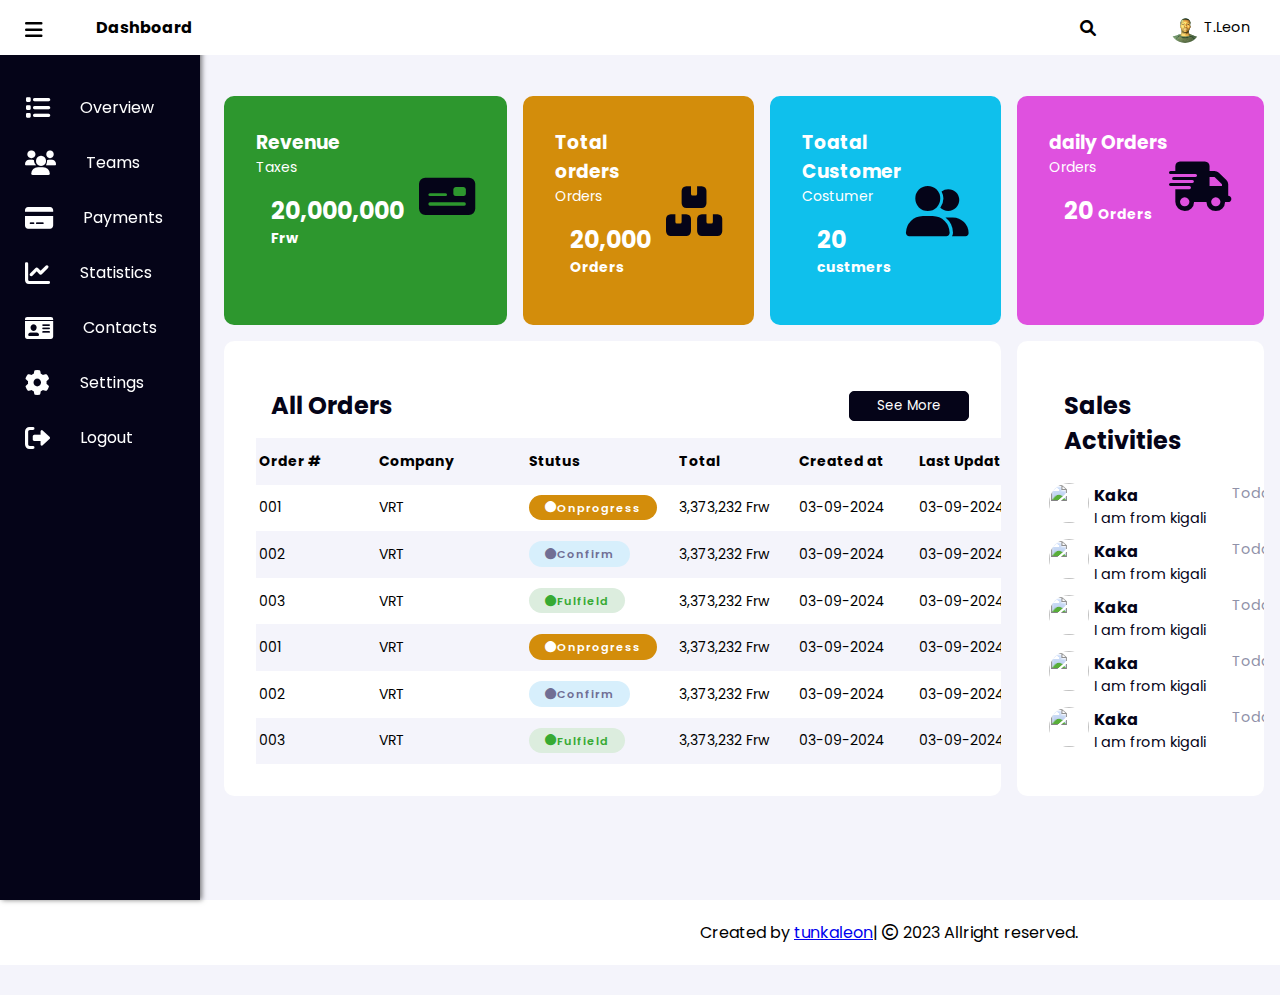
==== index.html @ f59aece1 "first commit" ====
<html lang="en">
<head>
    <meta charset="UTF-8">
    <meta name="viewport" content="width=device-width, initial-scale=1.0">
    <!-- css style -->
    <link rel="stylesheet" href="style.css">
    <!-- font: poppins -->
    <link href="https://fonts.googleapis.com/css2?family=Poppins:wght@200;400;500;700&family=Ubuntu:wght@400;500;700&display=swap" rel="stylesheet">
    <!-- icons -->
    <link rel="stylesheet" href="https://cdnjs.cloudflare.com/ajax/libs/font-awesome/6.0.0-beta3/css/all.min.css">
    <title>My dashboard</title>
</head>
<body>
    <!-- navbar -->
    <nav class="navbar">
        <h4>Dashboard</h4>
        <div class="profile">
            <span class="fas fas-search"><i class="fa-solid fa-magnifying-glass"></i></span>
            <img src="img/PHOT.jpg" alt="" class="profile-image">
            <p class="profile-name">T.Leon</p>
        </div>
    </nav>  

    <!-- sidebar -->

    <input type="checkbox" id="togle">
    <label for="togle" class="side-togle"><i class="fa-solid fa-bars"></i></label>
    <div class="sidebar">
        <div class="sidebar-menu">
            <i class="fa-solid fa-list"></i><p>Overview</p>
        </div>
        <div class="sidebar-menu">
            <i class="fa-solid fa-users"></i></i><p>Teams</p>
        </div>
        <div class="sidebar-menu">
            <i class="fa-solid fa-credit-card"></i><p>Payments</p>
        </div>
        <div class="sidebar-menu">
            <i class="fa-solid fa-chart-line"></i><p>Statistics</p>
        </div>
        <div class="sidebar-menu">
            <i class="fa-solid fa-id-card"></i><p>Contacts</p>
        </div>
        <div class="sidebar-menu">
            <i class="fa-solid fa-gear"></i><p>Settings</p>
        </div>
        <div class="sidebar-menu">
            <i class="fa-solid fa-right-from-bracket"></i><p>Logout</p>
        </div>
    </div>

    <!-- main dashboard -->

    <main>
        <div class="dashboard-container">

            <!-- 4 cards top -->

            <div class="card total1">
                <div class="info">
                    <div class="info-detail">
                        <h3>Revenue</h3>
                        <p>Taxes</p>
                        <h2>20,000,000 <span>Frw</span></h2>
                    </div>
                    <div class="info-image">
                        <i class="fa-solid fa-money-check"></i>
                    </div>
                </div>               
            </div>
            <div class="card total2">
                <div class="info">
                    <div class="info-detail">
                        <h3>Total orders</h3>
                        <p>Orders</p>
                        <h2>20,000 <span>Orders</span></h2>
                    </div>
                    <div class="info-image">
                        <i class="fa-solid fa-boxes"></i>
                    </div>
                </div>               
            </div>
            <div class="card total3">
                <div class="info">
                    <div class="info-detail">
                        <h3>Toatal Customer</h3>
                        <p>Costumer</p>
                        <h2>20 <span>custmers</span></h2>
                    </div>
                    <div class="info-image">
                        <i class="fa-solid fa-user-group"></i>
                    </div>
                </div>               
            </div>
            <div class="card total4">
                <div class="info">
                    <div class="info-detail">
                        <h3>daily Orders</h3>
                        <p>Orders</p>
                        <h2>20 <span>Orders</span></h2>
                    </div>
                    <div class="info-image">
                        <i class="fa-solid fa-truck-fast"></i>
                    </div>
                </div> 
            </div>

            <!-- 2 cards bottom -->

            <div class="card detail"> 
                <div class="detail-header">
                    <h2>All Orders</h2>
                    <button>See More</button>
                </div>
                <table>
                    <tr>
                        <th>Order #</th>
                        <th>Company</th>
                        <th>Stutus</th>
                        <th>Total</th>
                        <th>Created at</th>
                        <th>Last Updated</th>
                        <th>Action</th>
                    </tr>
                    <tr>
                        <td>001</td>
                        <td>VRT</td>
                        <td><span class="stutus onpregress"><i class="fa-solid fa-circle"></i>Onprogress</span></td>
                        <td>3,373,232 Frw</td>
                        <td>03-09-2024</td>
                        <td>03-09-2024</td>
                        <td><i class="fa-solid fa-pen"></i></td>
                    </tr>
                    <tr>
                        <td>002</td>
                        <td>VRT</td>
                        <td><span class="stutus confirm"><i class="fa-solid fa-circle"></i>Confirm</span></td>
                        <td>3,373,232 Frw</td>
                        <td>03-09-2024</td>
                        <td>03-09-2024</td>
                        <td><i class="fa-solid fa-pen"></i></td>
                    </tr>
                    <tr>
                        <td>003</td>
                        <td>VRT</td>
                        <td><span class="stutus Fulfield"><i class="fa-solid fa-circle"></i>Fulfield</span> </td>
                        <td>3,373,232 Frw</td>
                        <td>03-09-2024</td>
                        <td>03-09-2024</td>
                        <td><i class="fa-solid fa-pen"></i></td>
                    </tr>
                    <tr>
                        <td>001</td>
                        <td>VRT</td>
                        <td><span class="stutus onpregress"><i class="fa-solid fa-circle"></i>Onprogress</span></td>
                        <td>3,373,232 Frw</td>
                        <td>03-09-2024</td>
                        <td>03-09-2024</td>
                        <td><i class="fa-solid fa-pen"></i></td>
                    </tr>
                    <tr>
                        <td>002</td>
                        <td>VRT</td>
                        <td><span class="stutus confirm"><i class="fa-solid fa-circle"></i>Confirm</span></td>
                        <td>3,373,232 Frw</td>
                        <td>03-09-2024</td>
                        <td>03-09-2024</td>
                        <td><i class="fa-solid fa-pen"></i></td>
                    </tr>
                    <tr>
                        <td>003</td>
                        <td>VRT</td>
                        <td><span class="stutus Fulfield"><i class="fa-solid fa-circle"></i>Fulfield</span> </td>
                        <td>3,373,232 Frw</td>
                        <td>03-09-2024</td>
                        <td>03-09-2024</td>
                        <td><i class="fa-solid fa-pen"></i></td>
                    </tr>
                </table>
            </div>
            <div class="card customer">
             <h2>Sales Activities</h2>
             <div class="customer-wrapper">
                <img src="https://picsum.photos/536/354" alt="" class="customer-image">
                <div class="customer-name">
                    <h4>Kaka</h4>
                    <p>I am from kigali</p>
                </div>
                <div class="customer-date">Today</div>
             </div>
             <div class="customer-wrapper">
                <img src="https://picsum.photos/536/354" alt="" class="customer-image">
                <div class="customer-name">
                    <h4>Kaka</h4>
                    <p>I am from kigali</p>
                </div>
                <div class="customer-date">Today</div>
             </div>
             <div class="customer-wrapper">
                <img src="https://picsum.photos/536/354" alt="" class="customer-image">
                <div class="customer-name">
                    <h4>Kaka</h4>
                    <p>I am from kigali</p>
                </div>
                <div class="customer-date">Today</div>
             </div>
             <div class="customer-wrapper">
                <img src="https://picsum.photos/536/354" alt="" class="customer-image">
                <div class="customer-name">
                    <h4>Kaka</h4>
                    <p>I am from kigali</p>
                </div>
                <div class="customer-date">Today</div>
             </div>
             <div class="customer-wrapper">
                <img src="https://picsum.photos/536/354" alt="" class="customer-image">
                <div class="customer-name">
                    <h4>Kaka</h4>
                    <p>I am from kigali</p>
                </div>
                <div class="customer-date">Today</div>
             </div>
            </div>
        </div>
    </main>
    <footer>
        <span class="footer-span"> Created by <a href="#">tunkaleon</a>| <span class="far fa-copyright"></span> 2023 Allright reserved.</span>
    </footer>
</body>
</html>
---- style.css ----
*{
    margin: 0;
    padding: 0;
    box-sizing: border-box;
    outline: none;
    font-family: "poppins", sans-serif;
}
body{
    background-color: #f4f4fb;
}
h2{
    font: 18px;
    padding: 15px;
}
h2 span{
    font-size: 14px;
}
/* .............................. */
.navbar{
    display: flex;
    position: fixed;
    justify-content: space-between;
    align-items: center;
    width: 100%;
    height: 55px;
    top: 0;
    left: 0;
    background-color: #fff;
    z-index: 2;
    padding-left: 6rem ;
}
.profile{
    display: flex;
    width: 32%;
    max-width: 200px;
    justify-content: space-between;
    align-items: center;
}
.profile-image{
    width: 30px;
    height: 30px;
    object-fit: cover;
    border-radius: 50%;
}
.profile-name{
    font-size: 0.9rem;
    margin-left: -70px;
    margin-right: 30px;

}
.side-togle{
    position: fixed;
    z-index: 2;
    top: 20;
    left: 25;
    float: right;
    font-size: 20px;
    cursor: pointer;
}
#togle{
    display: none;
}
.sidebar{
    position: fixed;
    height: 100%;
    width: 200px;
    left: 0;
    top: 0;
    padding: 80px 0 20px 0;
    color: #fff;
    background-color: #050418;
    box-shadow: 2px 0 5px rgb(0, 0, 0,0.5);
}
.sidebar-menu{
    display: flex;
    align-items: center;
    padding: 15px 25px;
    width: 100%;
    transition: all 0.2s ease-in-out;
}
.sidebar-menu .fa-solid{
    font-size: 25px;
    padding-right: 30px;
}
.sidebar-menu:hover{
    color: #090825;
    background-color: #f8f8fb;
}
#togle:checked ~ .sidebar{
    width: 70px;
}
#togle:checked ~ .sidebar .sidebar-menu p{
    display: none;
}
#togle:checked ~ main{
    padding: 6rem 2rem 2rem 6rem;
}

/* ........ .dashboard-container.............. */

main{
    min-height: 100%;
    padding: 6rem 1rem 2rem 14rem;
    color:#050418;
}
.dashboard-container{
    display: grid;
    grid-template-columns: 1fr 1fr 1fr 0.5fr 0.5fr;
    grid-template-rows: auto;
    gap: 1rem;
    grid-template-areas:
    "total1 total2 total3 total4 total4"
    "detail detail detail customer customer"
    "detail detail detail customer customer";
}
.card{
    background-color: #fff;
    padding: 2rem;
    border-radius: 10px;
}
.total1{
    grid-area: total1;
    background-color: #2d972e;
    color: #fff;
}
.total2{
    grid-area: total2;
    background-color: #d38d0b;
    color: #fff;
}
.total3{
    grid-area: total3;
    background-color: #0fc0ec;
    color: #fff;
}
.total4{
    grid-area: total4;
    background-color: #df51df;
    color: #fff;
}
.detail{
    grid-area: detail;
    overflow-x: auto;
}
.customer{
    grid-area: customer;
    overflow-x: auto;
}
.info{
    display: grid;
    grid-auto-flow: column;
    justify-content: space-between;
    align-items: center;
}
.info-detail h2{
    font-size: 24px;
}
.info-detail p{
    font-size: 14px;
}
.info-image{
    font-size: 50px;
    color: #050418;
}
.detail-header{
    display: grid;
    grid-auto-flow: column;
    justify-content: space-between;
    align-items: center;
}
.detail-header button{
    height: 30px;
    width: 120px;
    border: 1px solid #050418;
    background-color: #050418;
    color: #fff;
    border-radius: 5px;
    cursor: pointer;
    transition: all 0.2s ease-in;
}
.detail-header button:hover{
background-color: transparent;
color: #050418;
font-weight: 600;
}
.detail table{
    width: 100%;
    border-collapse: collapse;
}
.detail table tr:nth-child(odd){
    background-color: #f4f4fb;
}
.detail table th{
    background-color: #f4f4fb;
}
.detail table th,
.detail table td{
    padding: 0.8rem 0.2rem;
    text-align: left;
    min-width: 120px;
    font-size: 14px;
}
.detail table tr:hover{
    background-color: #f2f2f2;
    border-bottom: 2px solid #050418;
}
.detail table tr td:nth-child(2),
.detail table tr td:nth-child(3){
    min-width: 150px;
}
.stutus{
    padding: 0.3rem 1rem;
    border-radius: 30px;
    font-weight: 600;
    letter-spacing: 1;
    font-size: 0.7rem;
}
.onpregress{
    background-color: #d38d0b;
    color: #fff;
}
.confirm{
    background-color: #d7effc;
    color: #706e94;
}
.fulfield{
    background-color: #dcedde;
    color: #37aa33;
}
.customer-wrapper{
    display: grid;
    grid-template-columns: 0.3fr 1fr 0.4fr;
    grid-auto-flow: column;
    margin: 10px 0;
    min-width: 230px;
    align-items: flex-start;
    gap: 5px;
}
.customer-image{
    width: 40px;
    height: 40px;
    border-radius: 50%;
    object-fit: cover;
}
.customer-name p, .customer-date{
font-size: 0.9rem;
}
.customer-date{
    text-align: right;
    color: #9092a9;
}
@media screen and (max-width: 980px){
    .dashboard-container{
        grid-template-columns: 1fr 1fr;
        grid-template-areas: 
        "total1 total2"
        "total3 total4"
        "detail detail"
        "customer customer"
        ;
    }
}
@media screen and (max-width: 480px) {
    .profile-name{
        display: none;
    }
    .sidebar{
        display: none;
    }
    main{
        padding: 6rem 2rem 2rem 2rem;
    }
    #togle:checked ~ .sidebar{
        width: 200px;
        display: block;
    }
    #togle:checked ~ .sidebar .sidebar-menu p{
        display: block;
    }
    #togle:checked ~ main{
        padding: 6rem 2rem 2rem 2rem;
    }
    .dashboard-container{
        grid-template-columns: 1fr;
        grid-template-areas:
        "total1"
        "total2"
        "total3"
        "total4"
        "detail"
        "customer";
    }
    .detail table{
        font-size: 0.9rem;
    }
}
footer{
    background-color: #fff;
    padding: 20px 0 20px 700px;

    margin-bottom: 30px;
}
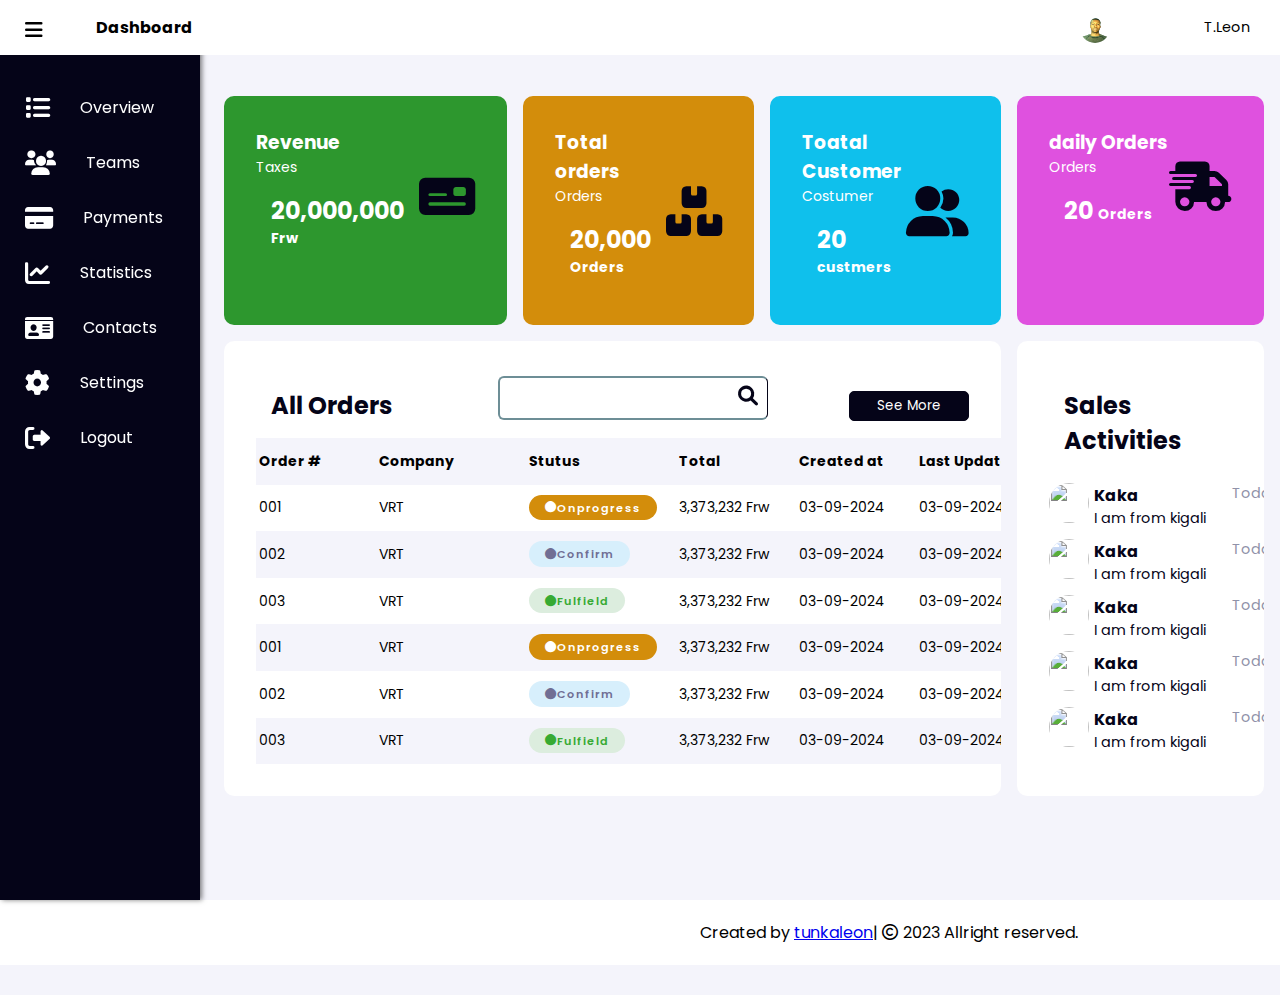
==== commit ce50b8ee: "ss" ====
--- a/index.html
+++ b/index.html
@@ -15,7 +15,7 @@
     <nav class="navbar">
         <h4>Dashboard</h4>
         <div class="profile">
-            <span class="fas fas-search"><i class="fa-solid fa-magnifying-glass"></i></span>
+           
             <img src="img/PHOT.jpg" alt="" class="profile-image">
             <p class="profile-name">T.Leon</p>
         </div>
@@ -110,6 +110,10 @@
             <div class="card detail"> 
                 <div class="detail-header">
                     <h2>All Orders</h2>
+                    <div class="search">
+                        <input type="search"> 
+                       <i class="fa-solid fa-magnifying-glass ss"></i>
+                    </div>
                     <button>See More</button>
                 </div>
                 <table>
@@ -129,7 +133,9 @@
                         <td>3,373,232 Frw</td>
                         <td>03-09-2024</td>
                         <td>03-09-2024</td>
-                        <td><i class="fa-solid fa-pen"></i></td>
+                        <td><i class="fa-solid fa-pen"></i>&nbsp;&nbsp;&nbsp;&nbsp;
+                            <i class="fa-solid fa-trash"></i>
+                        </td>
                     </tr>
                     <tr>
                         <td>002</td>
@@ -138,7 +144,9 @@
                         <td>3,373,232 Frw</td>
                         <td>03-09-2024</td>
                         <td>03-09-2024</td>
-                        <td><i class="fa-solid fa-pen"></i></td>
+                        <td><i class="fa-solid fa-pen"></i>&nbsp;&nbsp;&nbsp;&nbsp;
+                            <i class="fa-solid fa-trash"></i>
+                        </td>
                     </tr>
                     <tr>
                         <td>003</td>
@@ -147,7 +155,9 @@
                         <td>3,373,232 Frw</td>
                         <td>03-09-2024</td>
                         <td>03-09-2024</td>
-                        <td><i class="fa-solid fa-pen"></i></td>
+                        <td><i class="fa-solid fa-pen"></i>&nbsp;&nbsp;&nbsp;&nbsp;
+                            <i class="fa-solid fa-trash"></i>
+                        </td>
                     </tr>
                     <tr>
                         <td>001</td>
@@ -156,7 +166,9 @@
                         <td>3,373,232 Frw</td>
                         <td>03-09-2024</td>
                         <td>03-09-2024</td>
-                        <td><i class="fa-solid fa-pen"></i></td>
+                        <td><i class="fa-solid fa-pen"></i>&nbsp;&nbsp;&nbsp;&nbsp;
+                            <i class="fa-solid fa-trash"></i>
+                        </td>
                     </tr>
                     <tr>
                         <td>002</td>
@@ -165,7 +177,9 @@
                         <td>3,373,232 Frw</td>
                         <td>03-09-2024</td>
                         <td>03-09-2024</td>
-                        <td><i class="fa-solid fa-pen"></i></td>
+                        <td><i class="fa-solid fa-pen"></i>&nbsp;&nbsp;&nbsp;&nbsp;
+                            <i class="fa-solid fa-trash"></i>
+                        </td>
                     </tr>
                     <tr>
                         <td>003</td>
@@ -174,7 +188,9 @@
                         <td>3,373,232 Frw</td>
                         <td>03-09-2024</td>
                         <td>03-09-2024</td>
-                        <td><i class="fa-solid fa-pen"></i></td>
+                        <td><i class="fa-solid fa-pen"></i>&nbsp;&nbsp;&nbsp;&nbsp;
+                            <i class="fa-solid fa-trash"></i>
+                        </td>
                     </tr>
                 </table>
             </div>
--- a/style.css
+++ b/style.css
@@ -29,6 +29,28 @@
     z-index: 2;
     padding-left: 6rem ;
 }
+ .search{
+    margin-bottom: 30px;
+}
+
+.search input{
+    width: 270px;
+    height: 38px;
+    border: 2px solid #6d8e96;
+    padding: 20px 30px 20px 10px;
+    border-radius: 6px;
+    position: absolute;
+    border-right: 1px solid #050418;
+      
+}
+.ss{
+    font-size: 20px;
+    cursor: pointer;
+    position: relative;
+    margin: 10px 0 0 240px;
+
+} 
+
 .profile{
     display: flex;
     width: 32%;
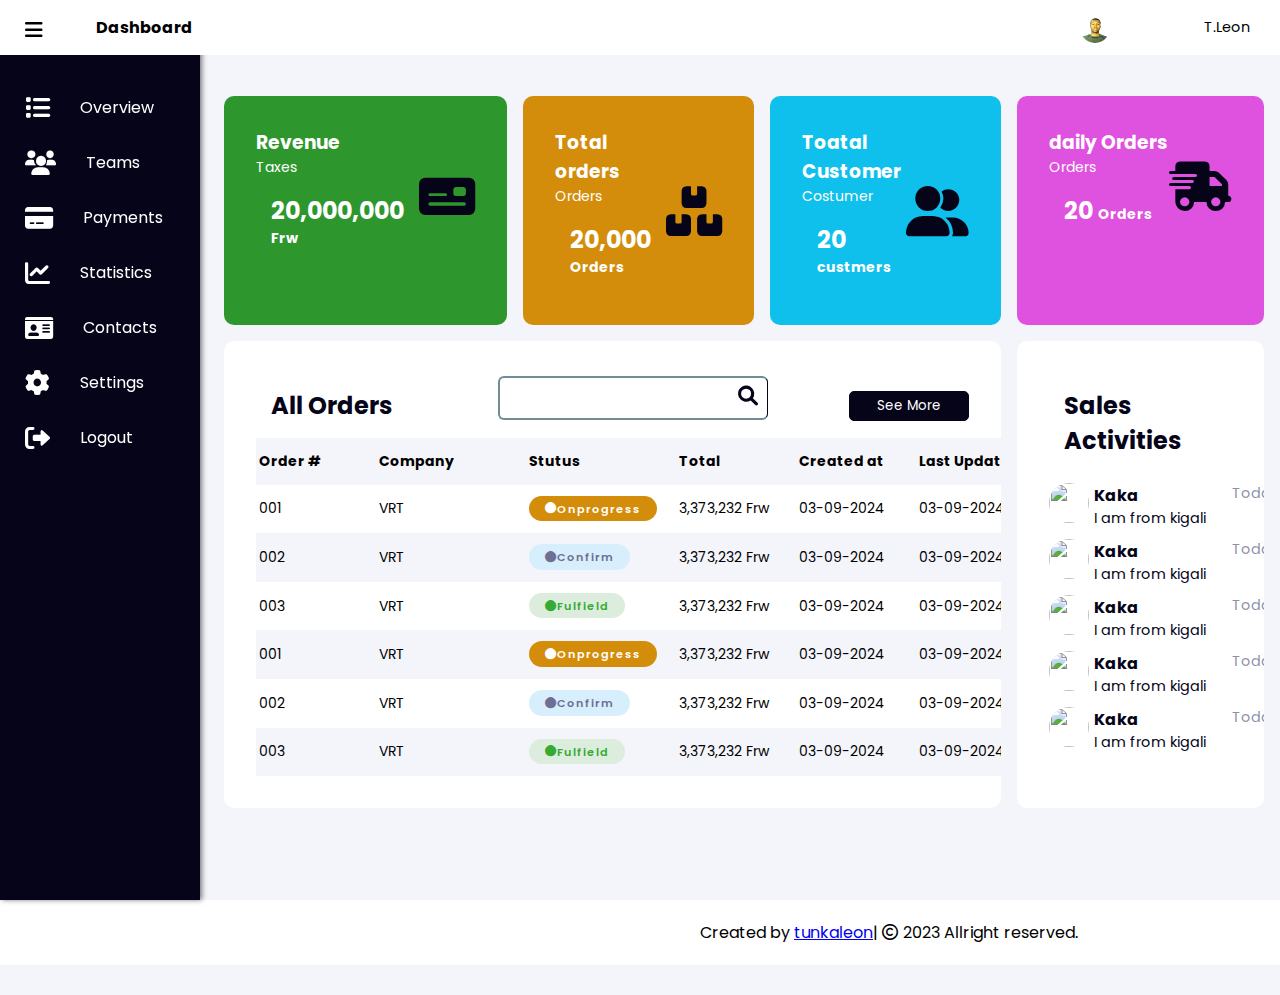
==== commit f28d45ac: "ss" ====
--- a/index.html
+++ b/index.html
@@ -133,7 +133,7 @@
                         <td>3,373,232 Frw</td>
                         <td>03-09-2024</td>
                         <td>03-09-2024</td>
-                        <td><i class="fa-solid fa-pen"></i>&nbsp;&nbsp;&nbsp;&nbsp;
+                        <td><i class="fa-solid fa-pen"></i>
                             <i class="fa-solid fa-trash"></i>
                         </td>
                     </tr>
@@ -144,7 +144,7 @@
                         <td>3,373,232 Frw</td>
                         <td>03-09-2024</td>
                         <td>03-09-2024</td>
-                        <td><i class="fa-solid fa-pen"></i>&nbsp;&nbsp;&nbsp;&nbsp;
+                        <td><i class="fa-solid fa-pen"></i>
                             <i class="fa-solid fa-trash"></i>
                         </td>
                     </tr>
@@ -155,7 +155,7 @@
                         <td>3,373,232 Frw</td>
                         <td>03-09-2024</td>
                         <td>03-09-2024</td>
-                        <td><i class="fa-solid fa-pen"></i>&nbsp;&nbsp;&nbsp;&nbsp;
+                        <td><i class="fa-solid fa-pen"></i>
                             <i class="fa-solid fa-trash"></i>
                         </td>
                     </tr>
@@ -166,7 +166,7 @@
                         <td>3,373,232 Frw</td>
                         <td>03-09-2024</td>
                         <td>03-09-2024</td>
-                        <td><i class="fa-solid fa-pen"></i>&nbsp;&nbsp;&nbsp;&nbsp;
+                        <td><i class="fa-solid fa-pen"></i>
                             <i class="fa-solid fa-trash"></i>
                         </td>
                     </tr>
@@ -177,7 +177,7 @@
                         <td>3,373,232 Frw</td>
                         <td>03-09-2024</td>
                         <td>03-09-2024</td>
-                        <td><i class="fa-solid fa-pen"></i>&nbsp;&nbsp;&nbsp;&nbsp;
+                        <td><i class="fa-solid fa-pen"></i>
                             <i class="fa-solid fa-trash"></i>
                         </td>
                     </tr>
@@ -188,7 +188,7 @@
                         <td>3,373,232 Frw</td>
                         <td>03-09-2024</td>
                         <td>03-09-2024</td>
-                        <td><i class="fa-solid fa-pen"></i>&nbsp;&nbsp;&nbsp;&nbsp;
+                        <td><i class="fa-solid fa-pen"></i>
                             <i class="fa-solid fa-trash"></i>
                         </td>
                     </tr>
--- a/style.css
+++ b/style.css
@@ -322,4 +322,14 @@
 
     margin-bottom: 30px;
 }
-
+.fa-trash , .fa-pen{
+    cursor: pointer;
+    font-size: 20px;
+}
+.fa-pen{
+    margin-right: 30px;
+    color: #0fc0ec;
+}
+.fa-trash{
+    color: red;
+}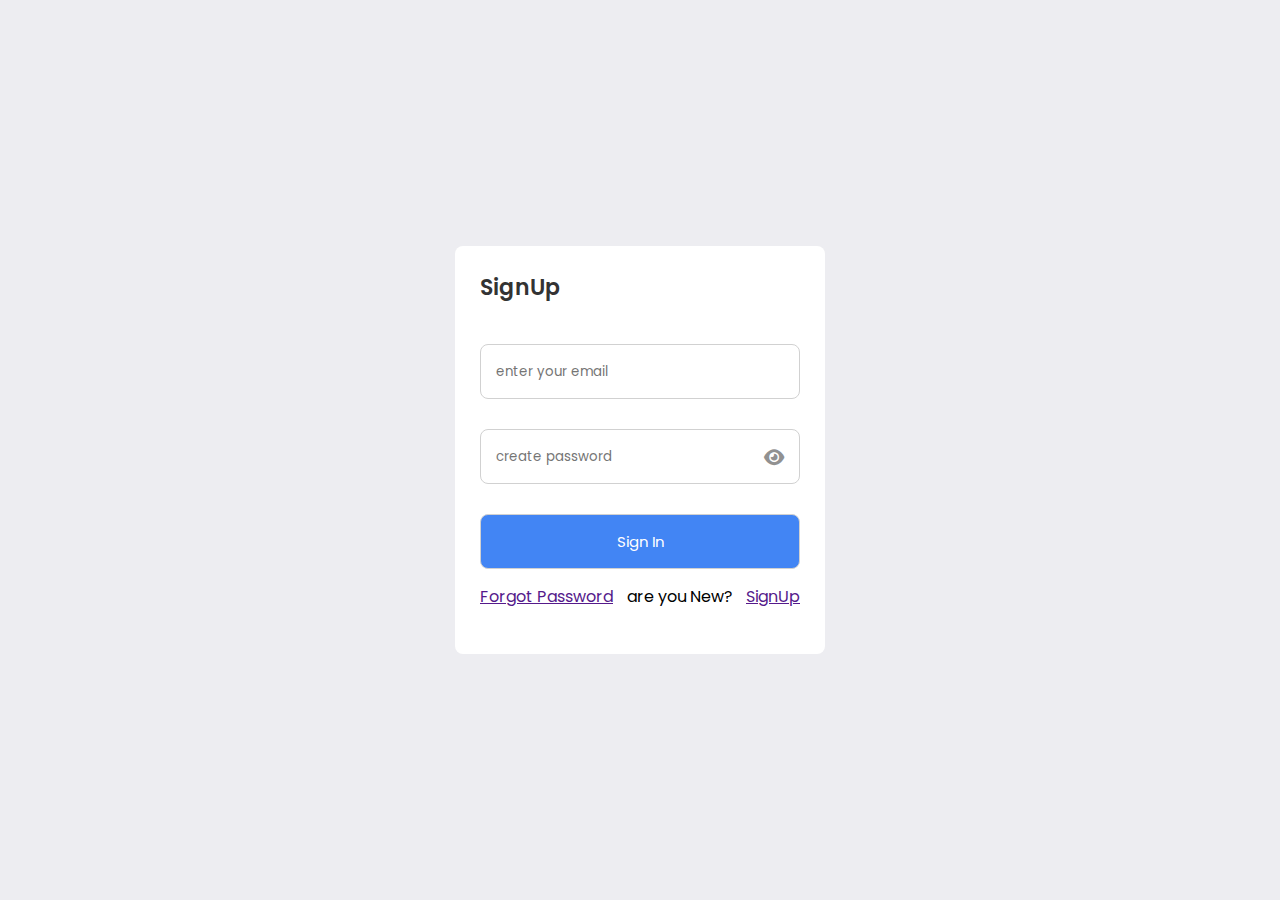
==== commit c7d9720c: "hh" ====
--- a/index.html
+++ b/index.html
@@ -2,245 +2,49 @@
 <head>
     <meta charset="UTF-8">
     <meta name="viewport" content="width=device-width, initial-scale=1.0">
-    <!-- css style -->
+    <title>Document</title>
     <link rel="stylesheet" href="style.css">
-    <!-- font: poppins -->
-    <link href="https://fonts.googleapis.com/css2?family=Poppins:wght@200;400;500;700&family=Ubuntu:wght@400;500;700&display=swap" rel="stylesheet">
-    <!-- icons -->
+    <script src="script.js" defer></script>
     <link rel="stylesheet" href="https://cdnjs.cloudflare.com/ajax/libs/font-awesome/6.0.0-beta3/css/all.min.css">
-    <title>My dashboard</title>
+    <link rel="stylesheet" href="https://cdn.jsdelivr.net/npm/boxicons@2.0.7/css/boxicons.min.css">
 </head>
-<body>
-    <!-- navbar -->
-    <nav class="navbar">
-        <h4>Dashboard</h4>
-        <div class="profile">
-           
-            <img src="img/PHOT.jpg" alt="" class="profile-image">
-            <p class="profile-name">T.Leon</p>
-        </div>
-    </nav>  
-
-    <!-- sidebar -->
-
-    <input type="checkbox" id="togle">
-    <label for="togle" class="side-togle"><i class="fa-solid fa-bars"></i></label>
-    <div class="sidebar">
-        <div class="sidebar-menu">
-            <i class="fa-solid fa-list"></i><p>Overview</p>
-        </div>
-        <div class="sidebar-menu">
-            <i class="fa-solid fa-users"></i></i><p>Teams</p>
-        </div>
-        <div class="sidebar-menu">
-            <i class="fa-solid fa-credit-card"></i><p>Payments</p>
-        </div>
-        <div class="sidebar-menu">
-            <i class="fa-solid fa-chart-line"></i><p>Statistics</p>
-        </div>
-        <div class="sidebar-menu">
-            <i class="fa-solid fa-id-card"></i><p>Contacts</p>
-        </div>
-        <div class="sidebar-menu">
-            <i class="fa-solid fa-gear"></i><p>Settings</p>
-        </div>
-        <div class="sidebar-menu">
-            <i class="fa-solid fa-right-from-bracket"></i><p>Logout</p>
-        </div>
-    </div>
-
-    <!-- main dashboard -->
-
-    <main>
-        <div class="dashboard-container">
-
-            <!-- 4 cards top -->
-
-            <div class="card total1">
-                <div class="info">
-                    <div class="info-detail">
-                        <h3>Revenue</h3>
-                        <p>Taxes</p>
-                        <h2>20,000,000 <span>Frw</span></h2>
-                    </div>
-                    <div class="info-image">
-                        <i class="fa-solid fa-money-check"></i>
-                    </div>
-                </div>               
+<body class="blogin">
+    <div class="container">
+        <header>SignUp</header>
+        <form action="dashboard.html">
+            <div class="field email-field">
+                <div class="input-field">
+                    <input type="email" placeholder="enter your email" class="email">
+                </div>
+                <span class="error email error">
+                    <i class="fas fa-exclamation-circle error-icon"></i>
+                    <p class="error-text">please enter a valid email</p>
+                </span>
             </div>
-            <div class="card total2">
-                <div class="info">
-                    <div class="info-detail">
-                        <h3>Total orders</h3>
-                        <p>Orders</p>
-                        <h2>20,000 <span>Orders</span></h2>
-                    </div>
-                    <div class="info-image">
-                        <i class="fa-solid fa-boxes"></i>
-                    </div>
-                </div>               
-            </div>
-            <div class="card total3">
-                <div class="info">
-                    <div class="info-detail">
-                        <h3>Toatal Customer</h3>
-                        <p>Costumer</p>
-                        <h2>20 <span>custmers</span></h2>
-                    </div>
-                    <div class="info-image">
-                        <i class="fa-solid fa-user-group"></i>
-                    </div>
-                </div>               
-            </div>
-            <div class="card total4">
-                <div class="info">
-                    <div class="info-detail">
-                        <h3>daily Orders</h3>
-                        <p>Orders</p>
-                        <h2>20 <span>Orders</span></h2>
-                    </div>
-                    <div class="info-image">
-                        <i class="fa-solid fa-truck-fast"></i>
-                    </div>
-                </div> 
+            <div class="field">
+                <div class="input-field create-password">
+                    <input type="password" placeholder="create password" class="password">
+                    <!-- <i class="fa-solid fa-eye-slash bx-hide show-hide"></i> -->
+                   
+                        <i class="fa-solid fa-eye"></i>
+                   
+                </div>
             </div>
 
-            <!-- 2 cards bottom -->
+            <div class="input-field button">
+                <input type="submit" value="Sign In">
+            </div>
+            <div class="forgot">
+                <a href="">Forgot Password</a><span> are you New?</span>
+                <a href="">SignUp</a>
+                
 
-            <div class="card detail"> 
-                <div class="detail-header">
-                    <h2>All Orders</h2>
-                    <div class="search">
-                        <input type="search"> 
-                       <i class="fa-solid fa-magnifying-glass ss"></i>
-                    </div>
-                    <button>See More</button>
-                </div>
-                <table>
-                    <tr>
-                        <th>Order #</th>
-                        <th>Company</th>
-                        <th>Stutus</th>
-                        <th>Total</th>
-                        <th>Created at</th>
-                        <th>Last Updated</th>
-                        <th>Action</th>
-                    </tr>
-                    <tr>
-                        <td>001</td>
-                        <td>VRT</td>
-                        <td><span class="stutus onpregress"><i class="fa-solid fa-circle"></i>Onprogress</span></td>
-                        <td>3,373,232 Frw</td>
-                        <td>03-09-2024</td>
-                        <td>03-09-2024</td>
-                        <td><i class="fa-solid fa-pen"></i>
-                            <i class="fa-solid fa-trash"></i>
-                        </td>
-                    </tr>
-                    <tr>
-                        <td>002</td>
-                        <td>VRT</td>
-                        <td><span class="stutus confirm"><i class="fa-solid fa-circle"></i>Confirm</span></td>
-                        <td>3,373,232 Frw</td>
-                        <td>03-09-2024</td>
-                        <td>03-09-2024</td>
-                        <td><i class="fa-solid fa-pen"></i>
-                            <i class="fa-solid fa-trash"></i>
-                        </td>
-                    </tr>
-                    <tr>
-                        <td>003</td>
-                        <td>VRT</td>
-                        <td><span class="stutus Fulfield"><i class="fa-solid fa-circle"></i>Fulfield</span> </td>
-                        <td>3,373,232 Frw</td>
-                        <td>03-09-2024</td>
-                        <td>03-09-2024</td>
-                        <td><i class="fa-solid fa-pen"></i>
-                            <i class="fa-solid fa-trash"></i>
-                        </td>
-                    </tr>
-                    <tr>
-                        <td>001</td>
-                        <td>VRT</td>
-                        <td><span class="stutus onpregress"><i class="fa-solid fa-circle"></i>Onprogress</span></td>
-                        <td>3,373,232 Frw</td>
-                        <td>03-09-2024</td>
-                        <td>03-09-2024</td>
-                        <td><i class="fa-solid fa-pen"></i>
-                            <i class="fa-solid fa-trash"></i>
-                        </td>
-                    </tr>
-                    <tr>
-                        <td>002</td>
-                        <td>VRT</td>
-                        <td><span class="stutus confirm"><i class="fa-solid fa-circle"></i>Confirm</span></td>
-                        <td>3,373,232 Frw</td>
-                        <td>03-09-2024</td>
-                        <td>03-09-2024</td>
-                        <td><i class="fa-solid fa-pen"></i>
-                            <i class="fa-solid fa-trash"></i>
-                        </td>
-                    </tr>
-                    <tr>
-                        <td>003</td>
-                        <td>VRT</td>
-                        <td><span class="stutus Fulfield"><i class="fa-solid fa-circle"></i>Fulfield</span> </td>
-                        <td>3,373,232 Frw</td>
-                        <td>03-09-2024</td>
-                        <td>03-09-2024</td>
-                        <td><i class="fa-solid fa-pen"></i>
-                            <i class="fa-solid fa-trash"></i>
-                        </td>
-                    </tr>
-                </table>
             </div>
-            <div class="card customer">
-             <h2>Sales Activities</h2>
-             <div class="customer-wrapper">
-                <img src="https://picsum.photos/536/354" alt="" class="customer-image">
-                <div class="customer-name">
-                    <h4>Kaka</h4>
-                    <p>I am from kigali</p>
-                </div>
-                <div class="customer-date">Today</div>
-             </div>
-             <div class="customer-wrapper">
-                <img src="https://picsum.photos/536/354" alt="" class="customer-image">
-                <div class="customer-name">
-                    <h4>Kaka</h4>
-                    <p>I am from kigali</p>
-                </div>
-                <div class="customer-date">Today</div>
-             </div>
-             <div class="customer-wrapper">
-                <img src="https://picsum.photos/536/354" alt="" class="customer-image">
-                <div class="customer-name">
-                    <h4>Kaka</h4>
-                    <p>I am from kigali</p>
-                </div>
-                <div class="customer-date">Today</div>
-             </div>
-             <div class="customer-wrapper">
-                <img src="https://picsum.photos/536/354" alt="" class="customer-image">
-                <div class="customer-name">
-                    <h4>Kaka</h4>
-                    <p>I am from kigali</p>
-                </div>
-                <div class="customer-date">Today</div>
-             </div>
-             <div class="customer-wrapper">
-                <img src="https://picsum.photos/536/354" alt="" class="customer-image">
-                <div class="customer-name">
-                    <h4>Kaka</h4>
-                    <p>I am from kigali</p>
-                </div>
-                <div class="customer-date">Today</div>
-             </div>
-            </div>
-        </div>
-    </main>
-    <footer>
-        <span class="footer-span"> Created by <a href="#">tunkaleon</a>| <span class="far fa-copyright"></span> 2023 Allright reserved.</span>
-    </footer>
+        </form>
+    </div>
+<script>
+    
+</script>
+    
 </body>
 </html>--- a/style.css
+++ b/style.css
@@ -1,3 +1,4 @@
+@import url('https://fonts.googleapis.com/css2?family=Poppins:wght@400;500;700&family=Ubuntu:wght@400;500;700&display=swap');
 *{
     margin: 0;
     padding: 0;
@@ -5,6 +6,112 @@
     outline: none;
     font-family: "poppins", sans-serif;
 }
+
+/* .............login.............. */
+
+.blogin{
+    display: flex;
+    align-items: center;
+    justify-content: center;
+    min-height: 100vh;
+    background: #ededf1;
+}
+.container{
+    position: relative;
+    max-width: 370px;
+    width: 100%;
+    padding: 25px;
+    border-radius: 8px;
+    background-color: #fff;
+}
+.container header{
+    font-size: 22px;
+    font-weight: 600;
+    color: #333
+}
+.container form{
+    margin-top: 40px;
+}
+form .input-field{
+    position: relative;
+    height: 55px;
+    width: 100%;
+   
+}
+.input-field input{
+    height: 100%;
+    width: 100%;
+    outline: none;
+    border: none;
+    border-radius: 8px;
+    padding: 0 15px;
+    border: 1px solid #d1d1d1;
+}
+form .field{
+    margin-bottom: 30px;
+}
+.input-field input:valid ~ .fa-solid{
+    display: block;
+}
+.input-field .fa-solid{
+    position: absolute;
+    right: 13px;
+    top: 50%;
+    transform: translateY(-50%);
+    font-size: 18px;
+    color: #919191;
+    cursor: pointer;
+    padding: 3px;
+    display: none;
+}
+.input-field .fa-solid.hide-btn:before{
+    content: "\f070";
+}
+.field .error{
+    display: flex;
+    align-items: center;
+    margin-top: 6px;
+    color: red;
+    font-size: 13px;
+    display: none;
+}
+.invalid .error{
+    display: flex;
+}
+.invalid input{
+    border-color: #d93025;
+}
+.invalidpass .errror{
+    display: flex;
+}
+.invalidpass input{
+    border-color: #d93025;
+}
+.error .error-icon{
+    margin-right: 6px;
+    font-size: 15px;
+}
+.button{
+margin-top: 15px;
+margin-bottom: 15px;
+}
+.button input{
+    background-color: #4285f4;
+    color: white;
+    font-size: 15px;
+    font-weight: 400;
+    transition: all 0.3s ease;
+}
+.button input:hover{
+    background-color: blue;
+}
+.forgot{
+    display: flex;
+    justify-content: space-between;
+    margin-bottom: 20px;
+}
+
+
 body{
     background-color: #f4f4fb;
 }
@@ -55,7 +162,6 @@
     display: flex;
     width: 32%;
     max-width: 200px;
-    justify-content: space-between;
     align-items: center;
 }
 .profile-image{
@@ -66,9 +172,9 @@
 }
 .profile-name{
     font-size: 0.9rem;
-    margin-left: -70px;
+    margin-left: 0px;
     margin-right: 30px;
-
+    font-weight: 600;
 }
 .side-togle{
     position: fixed;
@@ -99,6 +205,14 @@
     padding: 15px 25px;
     width: 100%;
     transition: all 0.2s ease-in-out;
+    cursor: pointer;
+}
+.sidebar-menu a{
+    color: #fff;
+    text-decoration: none;
+}
+.sidebar-menu a:hover{
+    color: #050418;
 }
 .sidebar-menu .fa-solid{
     font-size: 25px;
@@ -281,6 +395,12 @@
         "customer customer"
         ;
     }
+    footer{
+        padding: 20px 0 20px 300px;
+    }
+    .search{
+        margin-right: 10px;
+    }
 }
 @media screen and (max-width: 480px) {
     .profile-name{
@@ -315,12 +435,23 @@
     .detail table{
         font-size: 0.9rem;
     }
+    .search input{
+        width: 150px;
+    }
+    .ss{
+        margin: 10px 0 0 120px;
+    
+    } 
+    .search{
+        margin-right: 20px;
+    }
 }
 footer{
     background-color: #fff;
-    padding: 20px 0 20px 700px;
-
+    display: flex;
+    justify-content: center;
     margin-bottom: 30px;
+    padding: 15px;
 }
 .fa-trash , .fa-pen{
     cursor: pointer;
